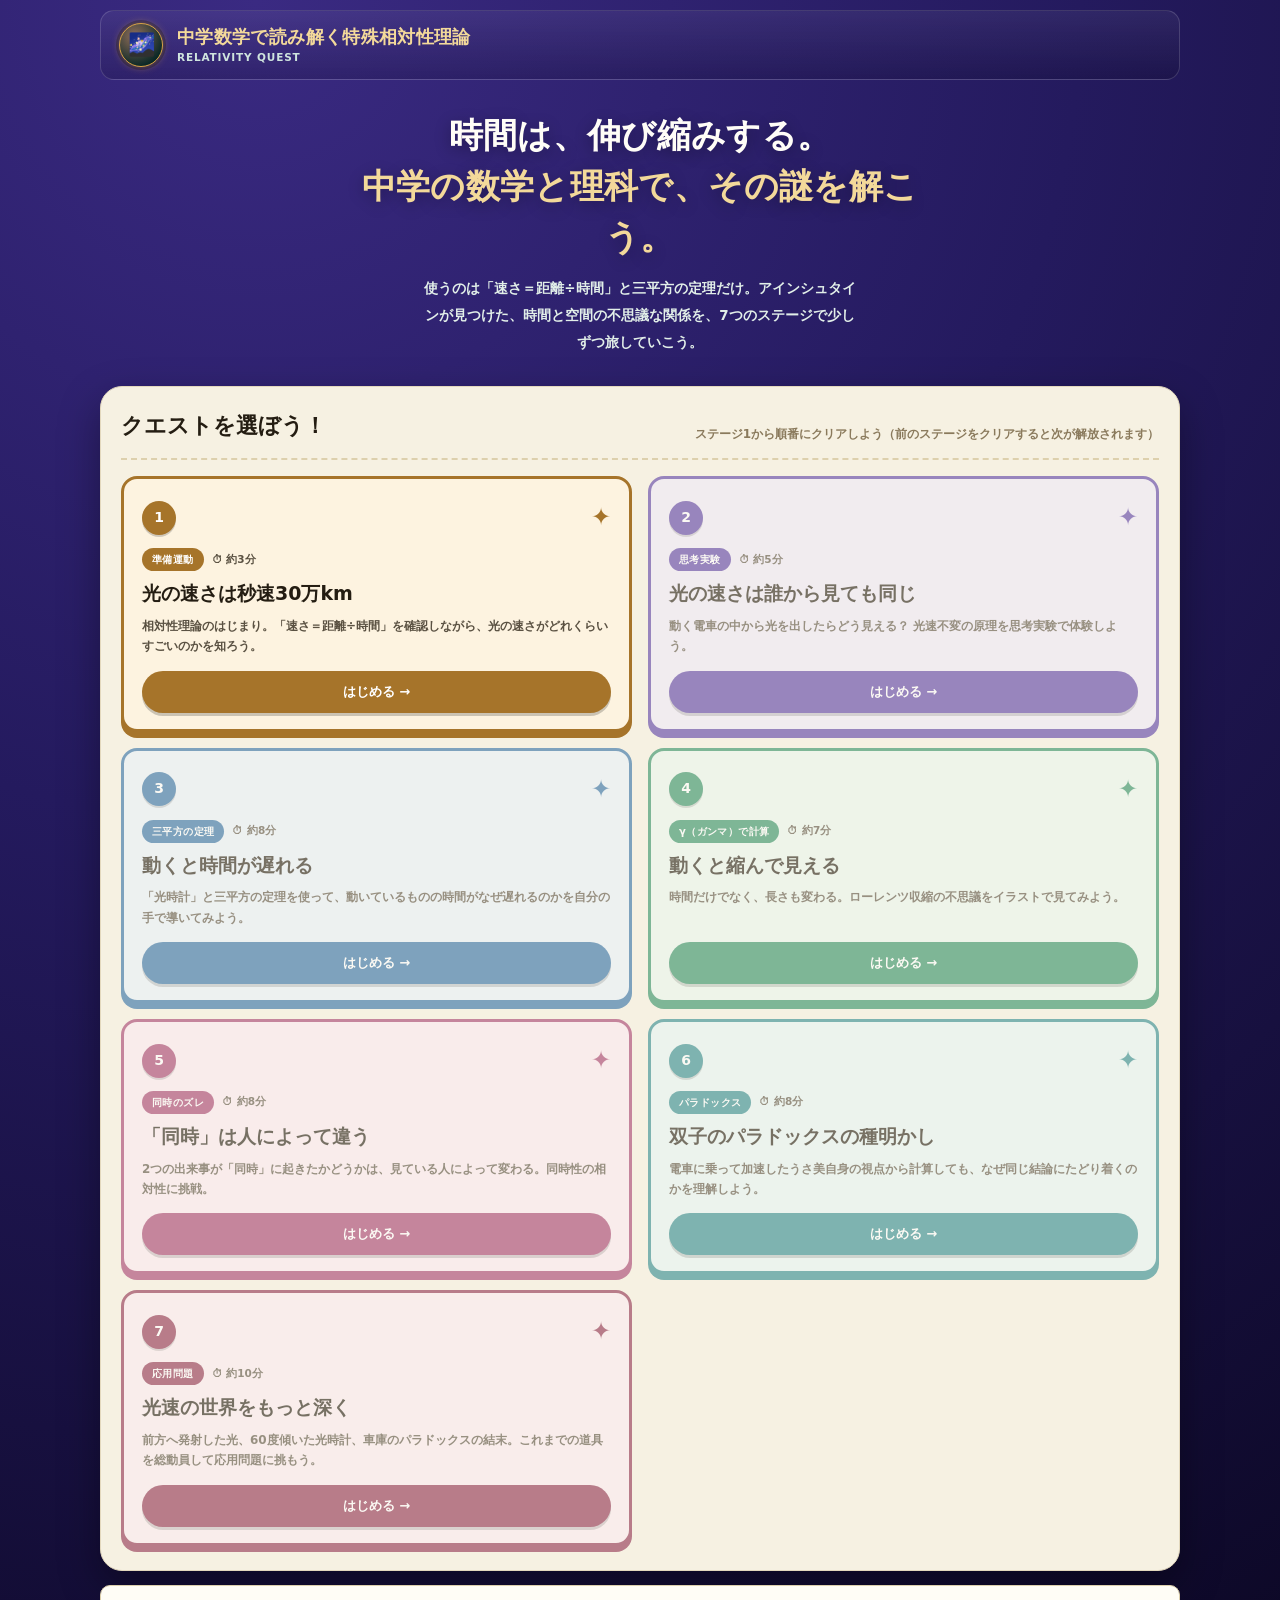
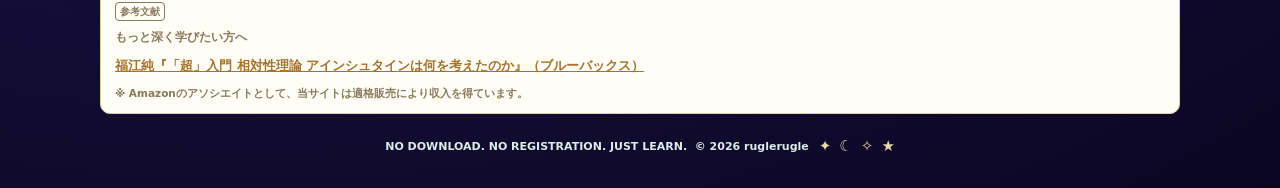
==== index.html @ d47de3b4 "feat: EXTRAステージを正式なSTAGE7に昇格 - extra.htmlをstage7.htmlにリネームし、旧URLにはリダイレクトページを設置 - stage6の最後にうさ美の問題提起（" ====
<!DOCTYPE html>
<html lang="ja">
<head>
<meta charset="UTF-8">
<meta name="viewport" content="width=device-width, initial-scale=1.0">
<meta name="theme-color" content="#241a5e">
<!-- Google tag (gtag.js) -->
<script async src="https://www.googletagmanager.com/gtag/js?id=G-9RTQCP2HXM"></script>
<script>
  window.dataLayer = window.dataLayer || [];
  function gtag(){dataLayer.push(arguments);}
  gtag('js', new Date());
  gtag('config', 'G-9RTQCP2HXM');
</script>
<title>中学数学で読み解く特殊相対性理論 ― 全7ステージの無料学習ゲーム</title>
<meta name="description" content="中学数学・理科の知識だけで、アインシュタインの特殊相対性理論を7つのステージで学べる無料の学習サイト。時間の遅れ・ローレンツ収縮・双子のパラドックスまで、ねこ博士とうさ美が案内します。">
<link rel="canonical" href="https://ruglerugle.github.io/relativity-quest/">
<meta property="og:type" content="website">
<meta property="og:site_name" content="中学数学で読み解く特殊相対性理論">
<meta property="og:locale" content="ja_JP">
<meta property="og:title" content="中学数学で読み解く特殊相対性理論 ― 全7ステージの無料学習ゲーム">
<meta property="og:description" content="中学数学・理科の知識だけで、特殊相対性理論を7つのステージで学べる無料の学習サイト。">
<meta property="og:url" content="https://ruglerugle.github.io/relativity-quest/">
<meta property="og:image" content="https://ruglerugle.github.io/relativity-quest/images/ogp.png">
<meta name="twitter:card" content="summary_large_image">
<link rel="icon" type="image/png" href="images/favicon.png">
<link rel="stylesheet" href="design-system.css">
</head>
<body>
<div class="shell">
  <nav class="topbar" aria-label="サイト情報">
    <span class="brand-badge" aria-hidden="true">🌌</span>
    <span class="brand-copy">
      <strong>中学数学で読み解く特殊相対性理論</strong>
      <small>RELATIVITY QUEST</small>
    </span>
  </nav>

  <header class="hero">
    <div class="hero-copy">
      <h1><span class="line">時間は、伸び縮みする。</span><span class="line accent">中学の数学と理科で、その謎を解こう。</span></h1>
      <p>使うのは「速さ＝距離÷時間」と<span class="nowrap">三平方の定理</span>だけ。アインシュタインが見つけた、時間と空間の不思議な関係を、7つのステージで少しずつ旅していこう。</p>
    </div>
  </header>

  <main>
    <section class="board" aria-labelledby="quest-heading">
      <div class="board-head">
        <div><h2 id="quest-heading">クエストを選ぼう！</h2></div>
        <p>ステージ1から順番にクリアしよう（前のステージをクリアすると次が解放されます）</p>
      </div>

      <div class="quest-grid">
        <a class="quest-card" href="stage1.html" data-stage="1" style="--accent:#a6742a;--accent-bg:#fdf3e0">
          <div class="q-top"><span class="q-num">1</span><span class="q-suit" aria-hidden="true">✦</span></div>
          <div class="q-meta"><span class="q-tag">準備運動</span><span class="q-time">⏱ 約3分</span></div>
          <div class="q-title">光の速さは秒速30万km</div>
          <p class="q-desc">相対性理論のはじまり。「速さ＝距離÷時間」を確認しながら、光の速さがどれくらいすごいのかを知ろう。</p>
          <span class="q-cta">はじめる →</span>
        </a>

        <a class="quest-card" href="stage2.html" data-stage="2" style="--accent:#5b3fa6;--accent-bg:#efe9f9">
          <div class="q-top"><span class="q-num">2</span><span class="q-suit" aria-hidden="true">✦</span></div>
          <div class="q-meta"><span class="q-tag">思考実験</span><span class="q-time">⏱ 約5分</span></div>
          <div class="q-title">光の速さは誰から見ても同じ</div>
          <p class="q-desc">動く電車の中から光を出したらどう見える？ 光速不変の原理を思考実験で体験しよう。</p>
          <span class="q-cta">はじめる →</span>
        </a>

        <a class="quest-card" href="stage3.html" data-stage="3" style="--accent:#2f6fa6;--accent-bg:#e8f1fa">
          <div class="q-top"><span class="q-num">3</span><span class="q-suit" aria-hidden="true">✦</span></div>
          <div class="q-meta"><span class="q-tag">三平方の定理</span><span class="q-time">⏱ 約8分</span></div>
          <div class="q-title">動くと時間が遅れる</div>
          <p class="q-desc">「光時計」と三平方の定理を使って、動いているものの時間がなぜ遅れるのかを自分の手で導いてみよう。</p>
          <span class="q-cta">はじめる →</span>
        </a>

        <a class="quest-card" href="stage4.html" data-stage="4" style="--accent:#2f8f65;--accent-bg:#eaf7ef">
          <div class="q-top"><span class="q-num">4</span><span class="q-suit" aria-hidden="true">✦</span></div>
          <div class="q-meta"><span class="q-tag">γ（ガンマ）で計算</span><span class="q-time">⏱ 約7分</span></div>
          <div class="q-title">動くと縮んで見える</div>
          <p class="q-desc">時間だけでなく、長さも変わる。ローレンツ収縮の不思議をイラストで見てみよう。</p>
          <span class="q-cta">はじめる →</span>
        </a>

        <a class="quest-card" href="stage5.html" data-stage="5" style="--accent:#a63f6f;--accent-bg:#fbe9f1">
          <div class="q-top"><span class="q-num">5</span><span class="q-suit" aria-hidden="true">✦</span></div>
          <div class="q-meta"><span class="q-tag">同時のズレ</span><span class="q-time">⏱ 約8分</span></div>
          <div class="q-title">「同時」は人によって違う</div>
          <p class="q-desc">2つの出来事が「同時」に起きたかどうかは、見ている人によって変わる。同時性の相対性に挑戦。</p>
          <span class="q-cta">はじめる →</span>
        </a>

        <a class="quest-card" href="stage6.html" data-stage="6" style="--accent:#2f8a8f;--accent-bg:#e6f5f5">
          <div class="q-top"><span class="q-num">6</span><span class="q-suit" aria-hidden="true">✦</span></div>
          <div class="q-meta"><span class="q-tag">パラドックス</span><span class="q-time">⏱ 約8分</span></div>
          <div class="q-title">双子のパラドックスの種明かし</div>
          <p class="q-desc">電車に乗って加速したうさ美自身の視点から計算しても、なぜ同じ結論にたどり着くのかを理解しよう。</p>
          <span class="q-cta">はじめる →</span>
        </a>

        <a class="quest-card" href="stage7.html" data-stage="7" style="--accent:#8f2f4f;--accent-bg:#fbecf1">
          <div class="q-top"><span class="q-num">7</span><span class="q-suit" aria-hidden="true">✦</span></div>
          <div class="q-meta"><span class="q-tag">応用問題</span><span class="q-time">⏱ 約10分</span></div>
          <div class="q-title">光速の世界をもっと深く</div>
          <p class="q-desc">前方へ発射した光、60度傾いた光時計、車庫のパラドックスの結末。これまでの道具を総動員して応用問題に挑もう。</p>
          <span class="q-cta">はじめる →</span>
        </a>

      </div>
    </section>

    <div id="book-recommend"></div>
  </main>

  <footer>
    <p>NO DOWNLOAD. NO REGISTRATION. JUST LEARN. &nbsp;© <span id="year"></span> ruglerugle</p>
    <div class="footer-suits" aria-hidden="true"><span>✦</span><span>☾</span><span>✧</span><span>★</span></div>
  </footer>
</div>

<script>
  document.getElementById("year").textContent = new Date().getFullYear();
</script>
<script src="js/progress.js"></script>
<script>RQ.initCoverPage();</script>
</body>
</html>
---- design-system.css ----
/* ============================================================
   QUEST TEMPLATE — design system
   フェルト×クリーム紙×ゴールドを基調にした、学習クエスト系サイトの
   見た目だけを抜き出した共通デザインシステム。
   クイズ判定・進捗管理・ダイアログ内容などのロジックは含まない。
   色を変えたいときは :root の変数だけ差し替えればOK。
   ============================================================ */

*,*::before,*::after{box-sizing:border-box;margin:0;padding:0}
html{-webkit-text-size-adjust:100%;text-size-adjust:100%;scroll-behavior:smooth}
html,body{max-width:100vw;overflow-x:hidden}

:root{
  /* ベース配色（宇宙・時空カラー：紺×紫×ゴールドの星）。差し替えればテーマが丸ごと変わる */
  --bg1:#241a5e;--bg2:#3a2a82;--bg3:#0a0620;
  --paper:#f6f1e2;--paper2:#fffdf6;--ink:#241d12;--muted:#8a7a5c;--line:#ddd0ad;
  --gold:#d9a441;--gold-dark:#a6742a;--gold-light:#f3d99a;
  --felt:#3d2a8c;--felt-dark:#170f42;
  --ok:#2f9e5c;--ok-bg:#e6f5ec;--ok-bd:#8fd1ab;
  --ng:#c8433f;--ng-bg:#fbe9e8;--ng-bd:#e79a97;
  --shadow:0 16px 40px rgba(0,0,0,.35);
  --r:10px;--r-lg:16px;
  --f:system-ui,-apple-system,"Hiragino Sans","Yu Gothic",sans-serif;
}

body{
  font-family:var(--f);color:var(--ink);font-weight:600;min-height:100vh;line-height:1.7;
  background:radial-gradient(circle at 20% 0%,var(--bg2) 0,var(--bg1) 40%,var(--bg3) 100%);
}
a{color:inherit}
button,a{-webkit-tap-highlight-color:transparent}

/* ==========================================================
   1. ページ共通シェル（内側ページ：ヘッダー＋サイドバー＋メイン）
   ========================================================== */
.app-shell{min-height:100vh;display:flex;flex-direction:column;gap:12px;padding:10px 12px 24px}

/* ヘッダー */
.game-header{display:flex;align-items:center;gap:18px;flex-wrap:wrap;color:#fff;padding:10px 16px;
  background:linear-gradient(180deg,rgba(255,255,255,.06),rgba(0,0,0,.14));border-radius:12px;border:1px solid rgba(255,255,255,.15)}
.brand{display:flex;flex-direction:column;gap:2px;min-width:220px}
/* brand-title の中にホームバッジ(アイコン)を入れると、それ自体がトップへ戻るボタンになる */
.brand-title{display:flex;align-items:center;gap:9px;font-size:22px;font-weight:950;letter-spacing:.02em;color:var(--gold);text-shadow:0 2px 0 rgba(0,0,0,.4)}
.brand-sub{font-size:12.5px;font-weight:800;color:#d9ece7}
.head-progress-wrap{flex:1;min-width:160px;display:flex;flex-direction:column;gap:4px}
.head-progress-label{font-size:11.5px;color:#cfe4de;font-weight:800}
.head-progress{height:14px;background:rgba(255,255,255,.18);border-radius:999px;overflow:hidden;box-shadow:inset 0 2px 4px rgba(0,0,0,.3)}
.head-progress-fill{height:100%;width:0;background:linear-gradient(90deg,#f3c47a,var(--gold-dark));border-radius:999px;transition:width .4s}
.head-reset{padding:9px 14px;border:1.5px solid rgba(255,255,255,.55);border-radius:8px;background:rgba(0,0,0,.2);color:#fff;font-size:12.5px;font-weight:800;cursor:pointer;white-space:nowrap}
.head-reset:hover{background:rgba(255,255,255,.12)}
a.head-reset{text-decoration:none;display:inline-flex;align-items:center}
/* 円形バッジ（ブランドアイコン兼トップへ戻るボタン） */
.head-reset.home-badge{width:38px;height:38px;padding:0;border-radius:50%;justify-content:center;background:radial-gradient(circle at 35% 30%, rgba(217,164,65,.5), rgba(10,40,38,1) 75%);border:1.5px solid var(--gold);box-shadow:0 0 0 3px rgba(0,0,0,.25),0 0 10px -2px var(--gold);font-size:18px}
.head-reset.home-badge:hover{box-shadow:0 0 0 3px rgba(0,0,0,.25),0 0 16px 0 var(--gold);background:rgba(0,0,0,.12);transform:translateY(-2px) scale(1.07)}
.header-actions{display:flex;align-items:center;gap:10px;margin-left:auto;flex-shrink:0}

/* レイアウト（サイドバー折りたたみ対応のオフキャンバス方式） */
.game-layout{display:grid;grid-template-columns:230px minmax(0,1fr);gap:14px;align-items:start;transition:grid-template-columns .25s ease}
.side-backdrop{display:none}

/* サイドバー */
.side-panel{background:linear-gradient(180deg,rgba(17,107,70,.92),rgba(5,32,21,.95));border:1px solid rgba(255,255,255,.16);
  border-radius:12px;box-shadow:var(--shadow);overflow:hidden;position:sticky;top:10px;transition:width .25s ease}
.side-head{padding:12px 14px;font-size:13px;font-weight:900;color:#eaf6f2;border-bottom:1px solid rgba(255,255,255,.14);
  display:flex;align-items:center;gap:8px;min-height:20px}
.side-head-text{white-space:nowrap}
.side-toggle{width:32px;height:28px;border:1px solid rgba(255,255,255,.28);border-radius:7px;background:rgba(255,255,255,.10);
  color:#eaf6f2;font-weight:950;font-size:16px;cursor:pointer;line-height:1;flex-shrink:0}
.side-list{display:flex;flex-direction:column}
.side-item{display:flex;align-items:center;gap:10px;padding:11px 14px;border-bottom:1px solid rgba(255,255,255,.09);
  color:#c8ded7;cursor:pointer;user-select:none;touch-action:manipulation;min-width:0}
.side-item:hover{background:rgba(255,255,255,.06)}
.side-item.active{background:rgba(217,164,65,.2);box-shadow:inset 3px 0 0 var(--gold)}
.side-item.locked{opacity:.45;cursor:not-allowed}
.side-icon{font-size:16px;width:20px;text-align:center;flex-shrink:0}
.side-text{min-width:0}
.side-main{font-size:12.5px;font-weight:900;line-height:1.3;color:#fff;white-space:nowrap;overflow:hidden;text-overflow:ellipsis}
.side-sub{font-size:10.5px;color:#a9c7be;margin-top:1px;white-space:nowrap;overflow:hidden;text-overflow:ellipsis}

.app-shell.side-collapsed .game-layout{grid-template-columns:64px minmax(0,1fr)}
.app-shell.side-collapsed .side-panel{width:64px}
.app-shell.side-collapsed .side-head{justify-content:center;padding:8px 6px}
.app-shell.side-collapsed .side-head-text{display:none}
.app-shell.side-collapsed .side-item{justify-content:center;padding:11px 6px}
.app-shell.side-collapsed .side-item .side-text{display:none}

@media(min-width:901px){
  .app-shell.side-collapsed .game-layout{grid-template-columns:230px minmax(0,1fr) !important}
  .app-shell.side-collapsed .side-panel{width:auto !important}
  .app-shell.side-collapsed .side-head{justify-content:space-between !important;padding:12px 14px !important}
  .app-shell.side-collapsed .side-head-text{display:block !important}
  .app-shell.side-collapsed .side-item{justify-content:flex-start !important;padding:11px 14px !important}
  .app-shell.side-collapsed .side-item .side-text{display:block !important}
}
@media(max-width:900px){
  .game-layout{grid-template-columns:64px minmax(0,1fr);gap:8px}
  .app-shell:not(.side-collapsed) .game-layout{grid-template-columns:210px minmax(0,1fr)}
  .side-panel{position:sticky;top:8px}
}
@media(max-width:700px){
  .game-layout{grid-template-columns:1fr}
  .app-shell.side-collapsed .game-layout,
  .app-shell:not(.side-collapsed) .game-layout{grid-template-columns:1fr}
  .side-panel{position:fixed;top:0;left:0;width:min(82vw,300px);height:100vh;height:100dvh;
    border-radius:0;transform:translateX(-100%);transition:transform .25s ease;
    box-shadow:10px 0 30px rgba(0,0,0,.45);overflow-y:auto;z-index:80}
  .app-shell.side-collapsed .side-panel{transform:translateX(-100%)}
  .app-shell:not(.side-collapsed) .side-panel{transform:translateX(0)}
  .side-backdrop{display:none;position:fixed;inset:0;background:rgba(6,12,18,.55);z-index:70}
  .app-shell:not(.side-collapsed) .side-backdrop{display:block}
  .game-header{padding:8px 12px}
}

/* メインエリア */
.main-area{background:var(--paper);border:1px solid #e3d8bd;border-radius:12px;padding:18px 18px 20px;box-shadow:var(--shadow);min-height:520px}
.chapter-head{margin-bottom:12px}
.chapter-badge{display:inline-block;background:linear-gradient(#e8c07f,var(--gold-dark));color:#3a2705;border-radius:7px;
  padding:4px 11px;font-size:12px;font-weight:950;letter-spacing:.02em;margin-right:8px;box-shadow:0 2px 0 rgba(0,0,0,.15)}
.chapter-title{display:inline;font-size:20px;font-weight:950;color:#1c2f2b}
.chapter-sub{font-size:13px;color:var(--muted);margin-top:4px;font-weight:700}

/* ==========================================================
   2. キャラクター対話（吹き出し）
   .dialog-avatar.mentor / .dialog-avatar.student で色分け。
   画像を使う場合は中に <img> を入れる（object-fit:contain）。
   ========================================================== */
.dialogue-scene{display:flex;flex-direction:column;gap:8px;margin:14px 0 16px}
.dialog-row{display:grid;grid-template-columns:88px minmax(0,1fr);gap:12px;align-items:stretch;border:1px solid var(--line);background:var(--paper2);border-radius:10px;padding:10px 12px;box-shadow:0 2px 0 rgba(0,0,0,.04)}
.dialog-row.right{grid-template-columns:minmax(0,1fr) 88px}
.dialog-row.right .dialog-character{order:2}
.dialog-row.right .dialog-bubble{order:1}
.dialog-character{display:flex;flex-direction:column;align-items:center;justify-content:center;gap:0;min-width:0}
.dialog-avatar{position:relative;z-index:1;width:75px;height:96px;border-radius:10px;display:flex;align-items:center;justify-content:center;font-size:34px;box-shadow:0 3px 6px rgba(0,0,0,.18);flex-shrink:0;overflow:hidden}
.dialog-avatar.mentor{background:linear-gradient(#fde3d6,#f7c2a4)}
.dialog-avatar.student{background:linear-gradient(#dcefe9,#b9dcd0)}
.dialog-avatar img{width:100%;height:100%;object-fit:contain}
.dialog-name{position:relative;z-index:2;margin-top:-8px;padding:3px 10px;border-radius:7px;color:#fff;font-weight:900;font-size:11px;line-height:1.2;box-shadow:0 2px 0 rgba(0,0,0,.16);white-space:nowrap;text-align:center}
.dialog-name.mentor{background:linear-gradient(#f0b868,#c19a3a)}
.dialog-name.student{background:linear-gradient(#5cc2ab,#2f8f78)}
.dialog-bubble{position:relative;align-self:center;background:var(--paper);border:1px solid var(--line);border-radius:12px;padding:11px 14px;color:var(--ink);font-size:14.5px;line-height:1.75;font-weight:700;min-height:56px;display:flex;flex-direction:column;justify-content:center}
.dialog-bubble::before{content:"";position:absolute;left:-10px;top:50%;transform:translateY(-50%);width:0;height:0;border-top:8px solid transparent;border-bottom:8px solid transparent;border-right:10px solid var(--line)}
.dialog-bubble::after{content:"";position:absolute;left:-8px;top:50%;transform:translateY(-50%);width:0;height:0;border-top:7px solid transparent;border-bottom:7px solid transparent;border-right:9px solid var(--paper)}
.dialog-row.right .dialog-bubble::before{left:auto;right:-10px;border-right:0;border-left:10px solid var(--line)}
.dialog-row.right .dialog-bubble::after{left:auto;right:-8px;border-right:0;border-left:9px solid var(--paper)}
@media (max-width:700px){
  .dialog-row,.dialog-row.right{grid-template-columns:70px minmax(0,1fr);padding:8px;gap:8px}
  .dialog-row.right .dialog-character{order:0}
  .dialog-row.right .dialog-bubble{order:1}
  .dialog-avatar{width:59px;height:76px;font-size:27px}
  .dialog-name{font-size:9.5px;padding:3px 7px;margin-top:-6px}
  .dialog-bubble{font-size:14px;padding:9px 11px;min-height:0}
  .dialog-row.right .dialog-bubble::before{left:-10px;right:auto;border-left:0;border-right:10px solid var(--line)}
  .dialog-row.right .dialog-bubble::after{left:-8px;right:auto;border-left:0;border-right:9px solid var(--paper)}
}

/* ==========================================================
   3. ミッションボックス／ボタン／選択肢（クイズの見た目のみ。判定ロジックは含まない）
   ========================================================== */
.mission-box{background:linear-gradient(180deg,#fff8e6,#fdefc9);border:1px solid #e3c877;border-radius:10px;padding:12px 14px;margin-bottom:14px}
.mission-label{font-size:11.5px;font-weight:950;color:#8a6614;margin-bottom:3px}
.mission-text{font-size:13.5px;color:#3a2c08;font-weight:700;line-height:1.6}
.mission-status{display:inline-block;margin-top:8px;padding:3px 11px;border-radius:999px;font-size:11.5px;font-weight:900;
  background:#eee1bd;color:#8a6614}
.mission-status.ok{background:var(--ok-bg);color:var(--ok);border:1px solid var(--ok-bd)}

/* ステージクリア演出・クリアバッジ */
.stage-clear-banner{margin:18px 0 4px;text-align:center;font-size:24px;font-weight:950;color:var(--gold-dark);letter-spacing:.04em;animation:clear-pop .5s cubic-bezier(.2,1.6,.4,1)}
@keyframes clear-pop{0%{transform:scale(.3);opacity:0}100%{transform:scale(1);opacity:1}}
.quest-card.cleared::after{content:"🏅";position:absolute;top:-12px;right:-8px;font-size:26px;filter:drop-shadow(0 2px 3px rgba(0,0,0,.3))}
@media (prefers-reduced-motion:reduce){.stage-clear-banner{animation:none}}

.stage-nav{display:flex;justify-content:flex-end;gap:10px;margin-top:18px;flex-wrap:wrap}
.btn{border:1px solid #c9bda0;background:#fff;border-radius:8px;padding:.65rem 1.2rem;font-size:13.5px;cursor:pointer;
  color:var(--ink);font-family:var(--f);font-weight:800;touch-action:manipulation;-webkit-tap-highlight-color:transparent}
.btn:hover{background:#f4efe0}
.btn:disabled{opacity:.4;cursor:not-allowed}
a.btn{text-decoration:none;display:inline-flex;align-items:center}
.btn-primary{background:linear-gradient(#d9a441,#a6742a);border-color:#8f5518;color:#fff;box-shadow:0 3px 0 #6f430f}
.btn-primary:hover{opacity:.92;background:linear-gradient(#d9a441,#a6742a)}
.btn-primary:disabled{opacity:.4;cursor:not-allowed;box-shadow:none}

.choice-list{display:flex;flex-wrap:wrap;gap:8px;margin-top:10px}
.choice-btn{border:1.5px solid #b6c9c2;background:#fff;border-radius:8px;padding:.55rem 1rem;font-size:14px;font-weight:800;
  cursor:pointer;color:#20463d;touch-action:manipulation;text-align:left}
.choice-btn:hover{background:#eef7f3}
.choice-btn.choice-ok{background:var(--ok-bg);border-color:var(--ok-bd);color:var(--ok)}
.choice-btn.choice-ng{background:var(--ng-bg);border-color:var(--ng-bd);color:var(--ng)}
/* 色だけに頼らない正誤表示（色覚特性への配慮） */
.choice-btn.choice-ok::before{content:"✓ "}
.choice-btn.choice-ng::before{content:"✗ "}
/* スクリーンリーダー専用テキスト */
.sr-only{position:absolute;width:1px;height:1px;padding:0;margin:-1px;overflow:hidden;clip:rect(0 0 0 0);white-space:nowrap;border:0}
.quiz-q{font-size:14.5px;font-weight:850;color:#1c2f2b;margin-top:4px}
.quiz-head{font-size:14px;font-weight:950;color:#1c2f2b;margin:18px 0 10px;padding-top:10px;border-top:1px dashed var(--line)}
.quiz-card{background:linear-gradient(180deg,#fff,var(--paper2));border:1px solid var(--line);border-radius:10px;padding:12px 14px;margin-bottom:10px}
.quiz-explain{margin-top:9px;font-size:13.5px;line-height:1.6;color:#3a2c08;background:#fff8e6;border:1px solid #e3c877;border-radius:8px;padding:8px 10px}

/* ==========================================================
   4.5 SVG図解ボックス（relativity-quest 独自拡張）
   ========================================================== */
.diagram-box{background:var(--paper2);border:1px solid var(--line);border-radius:12px;padding:14px;margin:16px 0;text-align:center}
.diagram-box svg{max-width:min(100%,460px);height:auto}
.diagram-caption{font-size:12.5px;color:var(--muted);margin-top:8px;font-weight:700;line-height:1.6}
.formula-box{background:#fff8e6;border:1px solid #e3c877;border-radius:10px;padding:12px 16px;margin:12px 0;font-size:14px;line-height:2.1;color:#3a2c08;font-weight:700;overflow-x:auto}
.formula-box .step{display:block}

/* ==========================================================
   5. 終了画面／外部リンク案内
   ========================================================== */
#book-recommend{margin-top:14px;background:var(--paper2);border:1px solid var(--line);border-radius:10px;padding:10px 14px;box-shadow:0 2px 0 rgba(0,0,0,.04)}
#book-recommend:empty{display:none}
.book-recommend-label{display:inline-block;font-size:10px;font-weight:900;color:var(--muted);border:1px solid var(--muted);border-radius:4px;padding:0 4px;margin:0 0 6px}
.book-recommend-body{display:flex;align-items:center;gap:12px}
.book-recommend-lead{font-size:12px;color:var(--muted);margin:0 0 4px;font-weight:700}
#book-recommend a{font-size:13px;color:var(--gold-dark);font-weight:900;text-decoration:underline}
.book-recommend-note{margin-top:7px;font-size:10.5px;color:var(--muted);font-weight:700}

.recap-list{display:flex;flex-direction:column;gap:10px;margin:4px 0 8px}
.recap-item{display:flex;align-items:flex-start;gap:12px;padding:12px 14px;background:var(--paper2);border:1px solid var(--line);border-radius:10px}
.recap-num{flex-shrink:0;width:26px;height:26px;border-radius:50%;background:linear-gradient(#d9a441,#a6742a);color:#fff;font-weight:900;font-size:12px;display:flex;align-items:center;justify-content:center;margin-top:1px}
.recap-body{font-size:13px;line-height:1.7}
.recap-title{font-weight:900;color:var(--ink)}
.recap-desc{color:var(--muted);font-weight:700}
.complete-actions{display:flex;gap:12px;flex-wrap:wrap;justify-content:center;margin-top:20px}

/* ==========================================================
   6. トップ（ポータル）ページ：ヒーロー＋クエストカード
   ========================================================== */
.shell{width:min(1080px,calc(100% - 32px));margin:0 auto;padding:10px 0 28px}

.topbar{display:flex;align-items:center;gap:14px;flex-wrap:wrap;color:#fff;padding:12px 18px;margin-bottom:16px;
  background:linear-gradient(180deg,rgba(255,255,255,.06),rgba(0,0,0,.14));border-radius:14px;border:1px solid rgba(255,255,255,.15)}
.brand-badge{width:44px;height:44px;flex-shrink:0;border-radius:50%;display:flex;align-items:center;justify-content:center;font-size:22px;
  background:radial-gradient(circle at 35% 30%,rgba(217,164,65,.55),rgba(10,40,38,1) 75%);border:1.5px solid var(--gold);
  box-shadow:0 0 0 3px rgba(0,0,0,.25),0 0 10px -2px var(--gold)}
.brand-copy{display:flex;flex-direction:column;line-height:1.25}
.brand-copy strong{font-size:18px;font-weight:900;letter-spacing:.02em;color:var(--gold-light)}
.brand-copy small{margin-top:2px;font-size:10.5px;font-weight:800;letter-spacing:.08em;color:#cfe4de}

.hero{position:relative;display:flex;align-items:flex-end;justify-content:center;gap:18px;padding:14px 10px 10px;text-align:center}
.hero-mascot{width:104px;height:auto;flex-shrink:0;filter:drop-shadow(0 10px 14px rgba(0,0,0,.35))}
.hero-copy{max-width:560px}
.hero h1{color:#fffdf7;font-size:clamp(22px,4.6vw,34px);font-weight:900;line-height:1.5;letter-spacing:.01em;
  text-shadow:0 4px 16px rgba(0,0,0,.3)}
.hero h1 .line{display:block}
.hero h1 .accent{color:var(--gold-light)}
.hero p{max-width:440px;margin:12px auto 0;color:#e2efe9;font-size:13.5px;font-weight:700;line-height:2}
.nowrap{white-space:nowrap}

.board{margin-top:20px;padding:20px 20px 24px;background:var(--paper);border:1px solid #e3d8bd;border-radius:22px;box-shadow:var(--shadow)}
.board-head{display:flex;align-items:flex-end;justify-content:space-between;gap:16px;flex-wrap:wrap;margin-bottom:16px;
  padding-bottom:14px;border-bottom:2.5px dashed var(--line)}
.board-head h2{font-size:22px;font-weight:900;color:var(--ink)}
.board-head p{font-size:12px;font-weight:700;color:var(--muted)}

.quest-grid{display:grid;grid-template-columns:repeat(2,minmax(0,1fr));gap:16px}
.quest-card{
  --accent:var(--gold-dark);--accent-bg:#fdf6e6;
  position:relative;display:flex;flex-direction:column;gap:10px;padding:18px 18px 16px;
  border-radius:var(--r-lg);border:3px solid var(--accent);background:var(--accent-bg);
  color:var(--ink);text-decoration:none;box-shadow:0 6px 0 var(--accent);
  transition:transform .16s ease,box-shadow .16s ease;
}
.quest-card:hover,.quest-card:focus-visible{transform:translateY(-3px);box-shadow:0 9px 0 var(--accent);outline:none}
.quest-card:active{transform:translateY(3px);box-shadow:0 2px 0 var(--accent)}
.quest-card.locked{opacity:.6;cursor:default;box-shadow:0 6px 0 var(--accent)}
.quest-card.locked:hover{transform:none;box-shadow:0 6px 0 var(--accent)}

.q-top{display:flex;align-items:center;gap:10px}
.q-num{width:34px;height:34px;flex-shrink:0;border-radius:50%;display:flex;align-items:center;justify-content:center;
  background:var(--accent);color:#fff;font-weight:900;font-size:14px;box-shadow:0 2px 0 rgba(0,0,0,.18)}
.q-suit{margin-left:auto;font-size:24px;color:var(--accent)}
.q-title{font-size:19px;font-weight:900;line-height:1.3}
.q-meta{display:flex;align-items:center;gap:8px;flex-wrap:wrap}
.q-tag{display:inline-block;width:fit-content;padding:3px 10px;border-radius:999px;background:var(--accent);color:#fff;
  font-size:10px;font-weight:900;letter-spacing:.04em}
.q-time{font-size:10.5px;font-weight:800;color:#5a5142}
.q-desc{font-size:12px;font-weight:700;color:#5a5142;line-height:1.7;flex:1}
.q-cta{margin-top:4px;display:inline-flex;align-items:center;justify-content:center;gap:6px;padding:10px 0;border-radius:999px;
  background:var(--accent);color:#fff;font-size:13px;font-weight:900;box-shadow:0 3px 0 rgba(0,0,0,.2)}

footer{margin-top:20px;display:flex;flex-wrap:wrap;align-items:center;justify-content:center;gap:10px;
  color:#dcebe5;font-size:11px;font-weight:700;text-align:center}
.footer-suits{display:flex;gap:8px;font-size:15px;color:#e6d7ae}

@media (max-width:780px){
  .hero-mascot{display:none}
  .hero h1{font-size:clamp(17px,5.6vw,32px)}
}
@media (max-width:760px){
  .quest-grid{grid-template-columns:1fr}
  .hero{gap:8px;padding-top:10px}
  .board{padding:16px 14px 18px;border-radius:18px}
}
@media (prefers-reduced-motion:reduce){
  html{scroll-behavior:auto}
  *,*::before,*::after{transition-duration:.01ms!important}
}
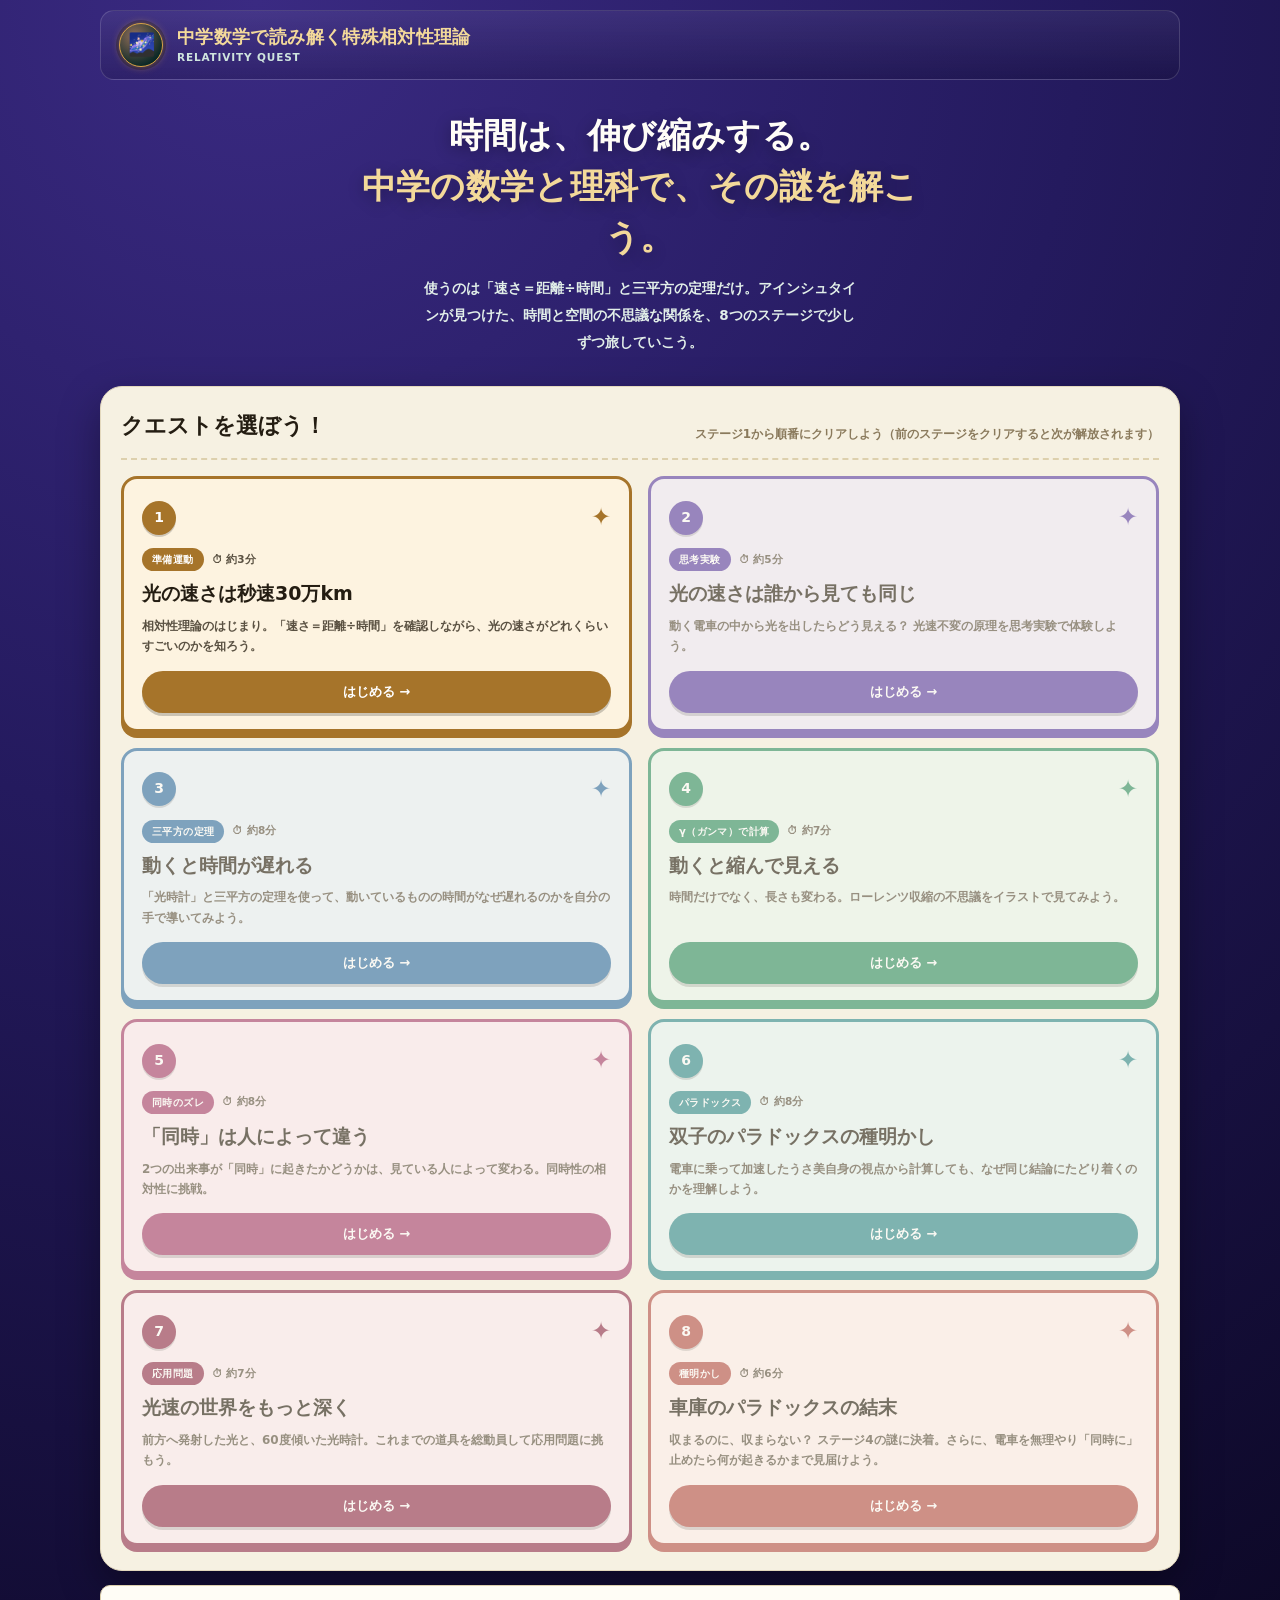
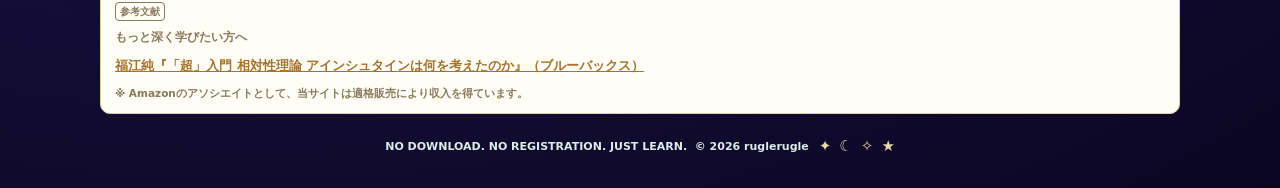
==== commit c3ea897a: "feat: 車庫のパラドックスをSTAGE8として分離 - stage7から車庫パラドックスの解決と急停止の話をstage8.htmlに移設 - stage7は前方への光と60度傾いた光時計に絞り、最" ====
--- a/index.html
+++ b/index.html
@@ -12,14 +12,14 @@
   gtag('js', new Date());
   gtag('config', 'G-9RTQCP2HXM');
 </script>
-<title>中学数学で読み解く特殊相対性理論 ― 全7ステージの無料学習ゲーム</title>
-<meta name="description" content="中学数学・理科の知識だけで、アインシュタインの特殊相対性理論を7つのステージで学べる無料の学習サイト。時間の遅れ・ローレンツ収縮・双子のパラドックスまで、ねこ博士とうさ美が案内します。">
+<title>中学数学で読み解く特殊相対性理論 ― 全8ステージの無料学習ゲーム</title>
+<meta name="description" content="中学数学・理科の知識だけで、アインシュタインの特殊相対性理論を8つのステージで学べる無料の学習サイト。時間の遅れ・ローレンツ収縮・双子のパラドックスまで、ねこ博士とうさ美が案内します。">
 <link rel="canonical" href="https://ruglerugle.github.io/relativity-quest/">
 <meta property="og:type" content="website">
 <meta property="og:site_name" content="中学数学で読み解く特殊相対性理論">
 <meta property="og:locale" content="ja_JP">
-<meta property="og:title" content="中学数学で読み解く特殊相対性理論 ― 全7ステージの無料学習ゲーム">
-<meta property="og:description" content="中学数学・理科の知識だけで、特殊相対性理論を7つのステージで学べる無料の学習サイト。">
+<meta property="og:title" content="中学数学で読み解く特殊相対性理論 ― 全8ステージの無料学習ゲーム">
+<meta property="og:description" content="中学数学・理科の知識だけで、特殊相対性理論を8つのステージで学べる無料の学習サイト。">
 <meta property="og:url" content="https://ruglerugle.github.io/relativity-quest/">
 <meta property="og:image" content="https://ruglerugle.github.io/relativity-quest/images/ogp.png">
 <meta name="twitter:card" content="summary_large_image">
@@ -39,7 +39,7 @@
   <header class="hero">
     <div class="hero-copy">
       <h1><span class="line">時間は、伸び縮みする。</span><span class="line accent">中学の数学と理科で、その謎を解こう。</span></h1>
-      <p>使うのは「速さ＝距離÷時間」と<span class="nowrap">三平方の定理</span>だけ。アインシュタインが見つけた、時間と空間の不思議な関係を、7つのステージで少しずつ旅していこう。</p>
+      <p>使うのは「速さ＝距離÷時間」と<span class="nowrap">三平方の定理</span>だけ。アインシュタインが見つけた、時間と空間の不思議な関係を、8つのステージで少しずつ旅していこう。</p>
     </div>
   </header>
 
@@ -101,9 +101,17 @@
 
         <a class="quest-card" href="stage7.html" data-stage="7" style="--accent:#8f2f4f;--accent-bg:#fbecf1">
           <div class="q-top"><span class="q-num">7</span><span class="q-suit" aria-hidden="true">✦</span></div>
-          <div class="q-meta"><span class="q-tag">応用問題</span><span class="q-time">⏱ 約10分</span></div>
+          <div class="q-meta"><span class="q-tag">応用問題</span><span class="q-time">⏱ 約7分</span></div>
           <div class="q-title">光速の世界をもっと深く</div>
-          <p class="q-desc">前方へ発射した光、60度傾いた光時計、車庫のパラドックスの結末。これまでの道具を総動員して応用問題に挑もう。</p>
+          <p class="q-desc">前方へ発射した光と、60度傾いた光時計。これまでの道具を総動員して応用問題に挑もう。</p>
+          <span class="q-cta">はじめる →</span>
+        </a>
+
+        <a class="quest-card" href="stage8.html" data-stage="8" style="--accent:#b5504a;--accent-bg:#fdefed">
+          <div class="q-top"><span class="q-num">8</span><span class="q-suit" aria-hidden="true">✦</span></div>
+          <div class="q-meta"><span class="q-tag">種明かし</span><span class="q-time">⏱ 約6分</span></div>
+          <div class="q-title">車庫のパラドックスの結末</div>
+          <p class="q-desc">収まるのに、収まらない？ ステージ4の謎に決着。さらに、電車を無理やり「同時に」止めたら何が起きるかまで見届けよう。</p>
           <span class="q-cta">はじめる →</span>
         </a>
 
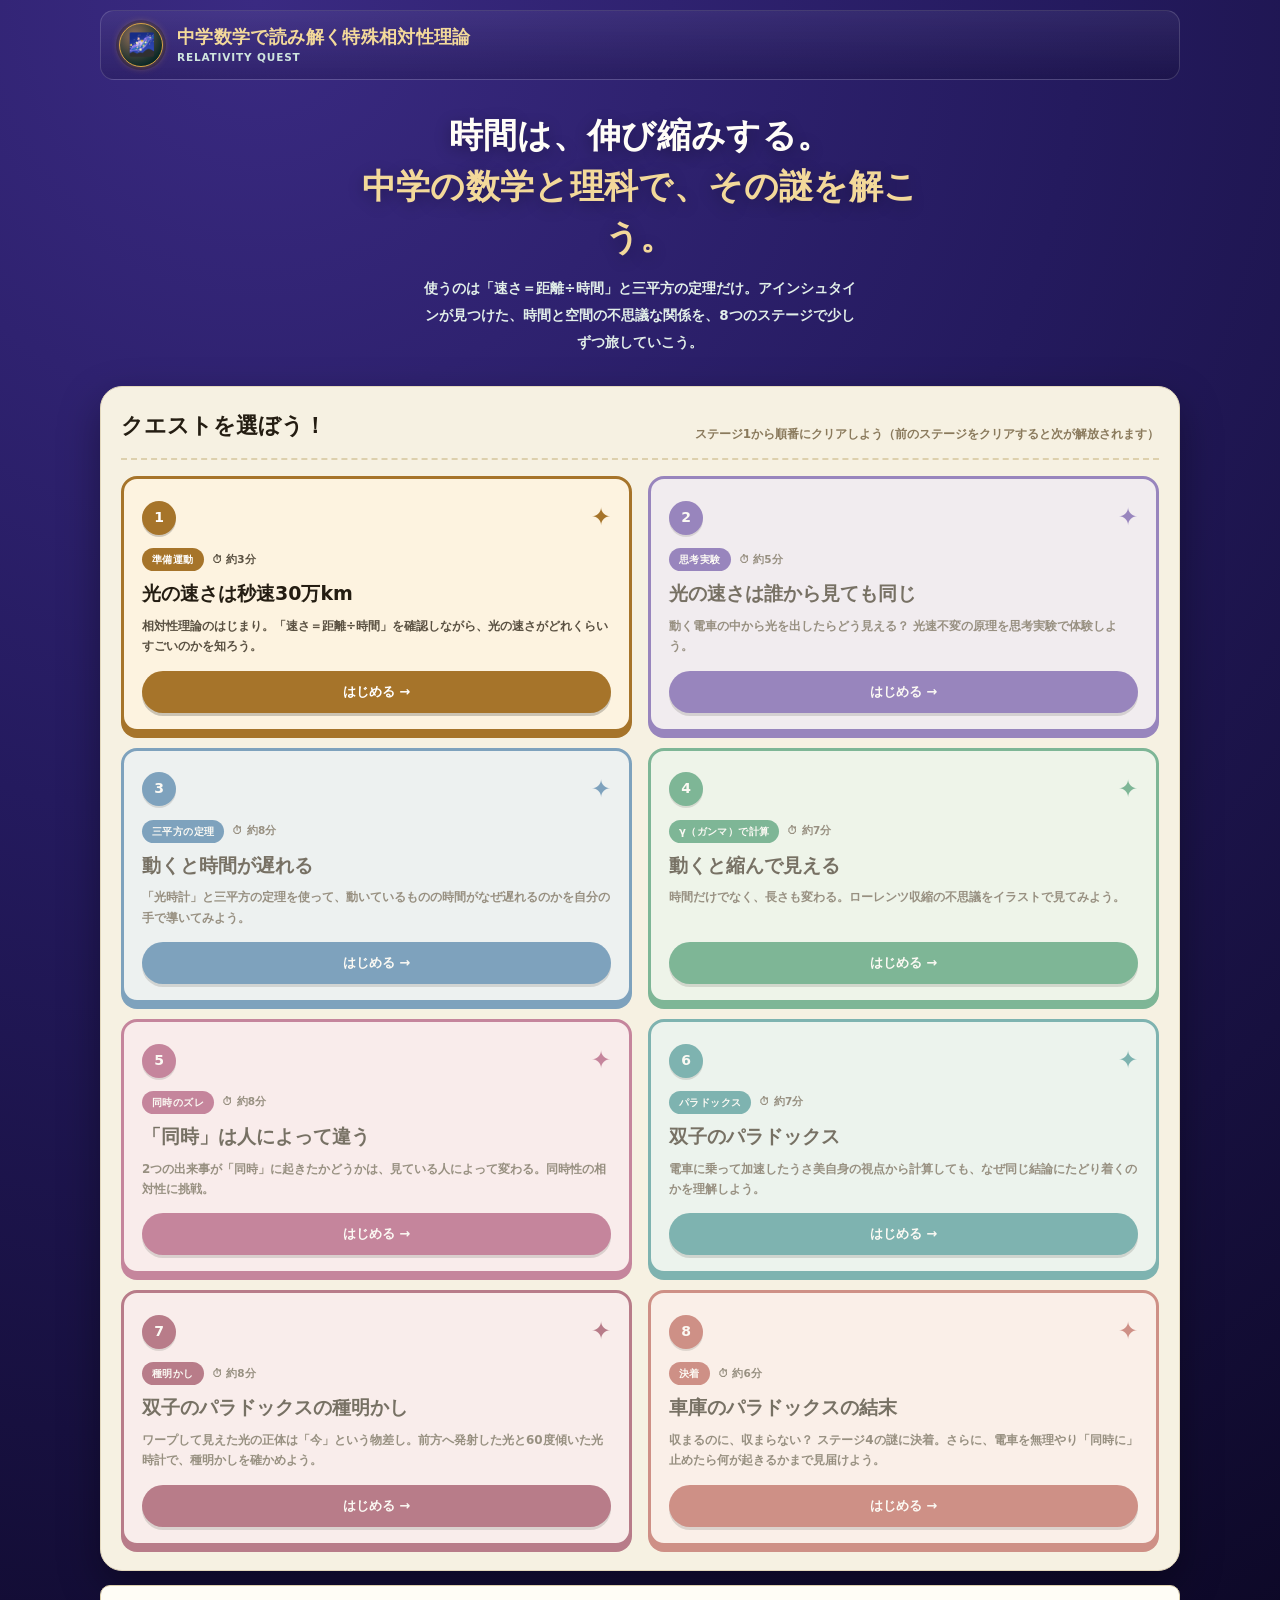
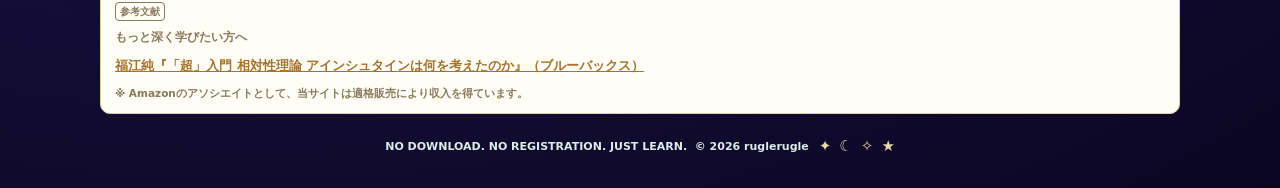
==== commit 8be273c3: "feat: stage6/7を「双子のパラドックス」「同・種明かし」に再構成 - stage6は「双子のパラドックス」：提示とジャンプの計算までに絞り、   うさ美のワープの疑問と博士の引きで締めるク" ====
--- a/index.html
+++ b/index.html
@@ -93,23 +93,23 @@
 
         <a class="quest-card" href="stage6.html" data-stage="6" style="--accent:#2f8a8f;--accent-bg:#e6f5f5">
           <div class="q-top"><span class="q-num">6</span><span class="q-suit" aria-hidden="true">✦</span></div>
-          <div class="q-meta"><span class="q-tag">パラドックス</span><span class="q-time">⏱ 約8分</span></div>
-          <div class="q-title">双子のパラドックスの種明かし</div>
+          <div class="q-meta"><span class="q-tag">パラドックス</span><span class="q-time">⏱ 約7分</span></div>
+          <div class="q-title">双子のパラドックス</div>
           <p class="q-desc">電車に乗って加速したうさ美自身の視点から計算しても、なぜ同じ結論にたどり着くのかを理解しよう。</p>
           <span class="q-cta">はじめる →</span>
         </a>
 
         <a class="quest-card" href="stage7.html" data-stage="7" style="--accent:#8f2f4f;--accent-bg:#fbecf1">
           <div class="q-top"><span class="q-num">7</span><span class="q-suit" aria-hidden="true">✦</span></div>
-          <div class="q-meta"><span class="q-tag">応用問題</span><span class="q-time">⏱ 約7分</span></div>
-          <div class="q-title">光速の世界をもっと深く</div>
-          <p class="q-desc">前方へ発射した光と、60度傾いた光時計。これまでの道具を総動員して応用問題に挑もう。</p>
+          <div class="q-meta"><span class="q-tag">種明かし</span><span class="q-time">⏱ 約8分</span></div>
+          <div class="q-title">双子のパラドックスの種明かし</div>
+          <p class="q-desc">ワープして見えた光の正体は「今」という物差し。前方へ発射した光と60度傾いた光時計で、種明かしを確かめよう。</p>
           <span class="q-cta">はじめる →</span>
         </a>
 
         <a class="quest-card" href="stage8.html" data-stage="8" style="--accent:#b5504a;--accent-bg:#fdefed">
           <div class="q-top"><span class="q-num">8</span><span class="q-suit" aria-hidden="true">✦</span></div>
-          <div class="q-meta"><span class="q-tag">種明かし</span><span class="q-time">⏱ 約6分</span></div>
+          <div class="q-meta"><span class="q-tag">決着</span><span class="q-time">⏱ 約6分</span></div>
           <div class="q-title">車庫のパラドックスの結末</div>
           <p class="q-desc">収まるのに、収まらない？ ステージ4の謎に決着。さらに、電車を無理やり「同時に」止めたら何が起きるかまで見届けよう。</p>
           <span class="q-cta">はじめる →</span>
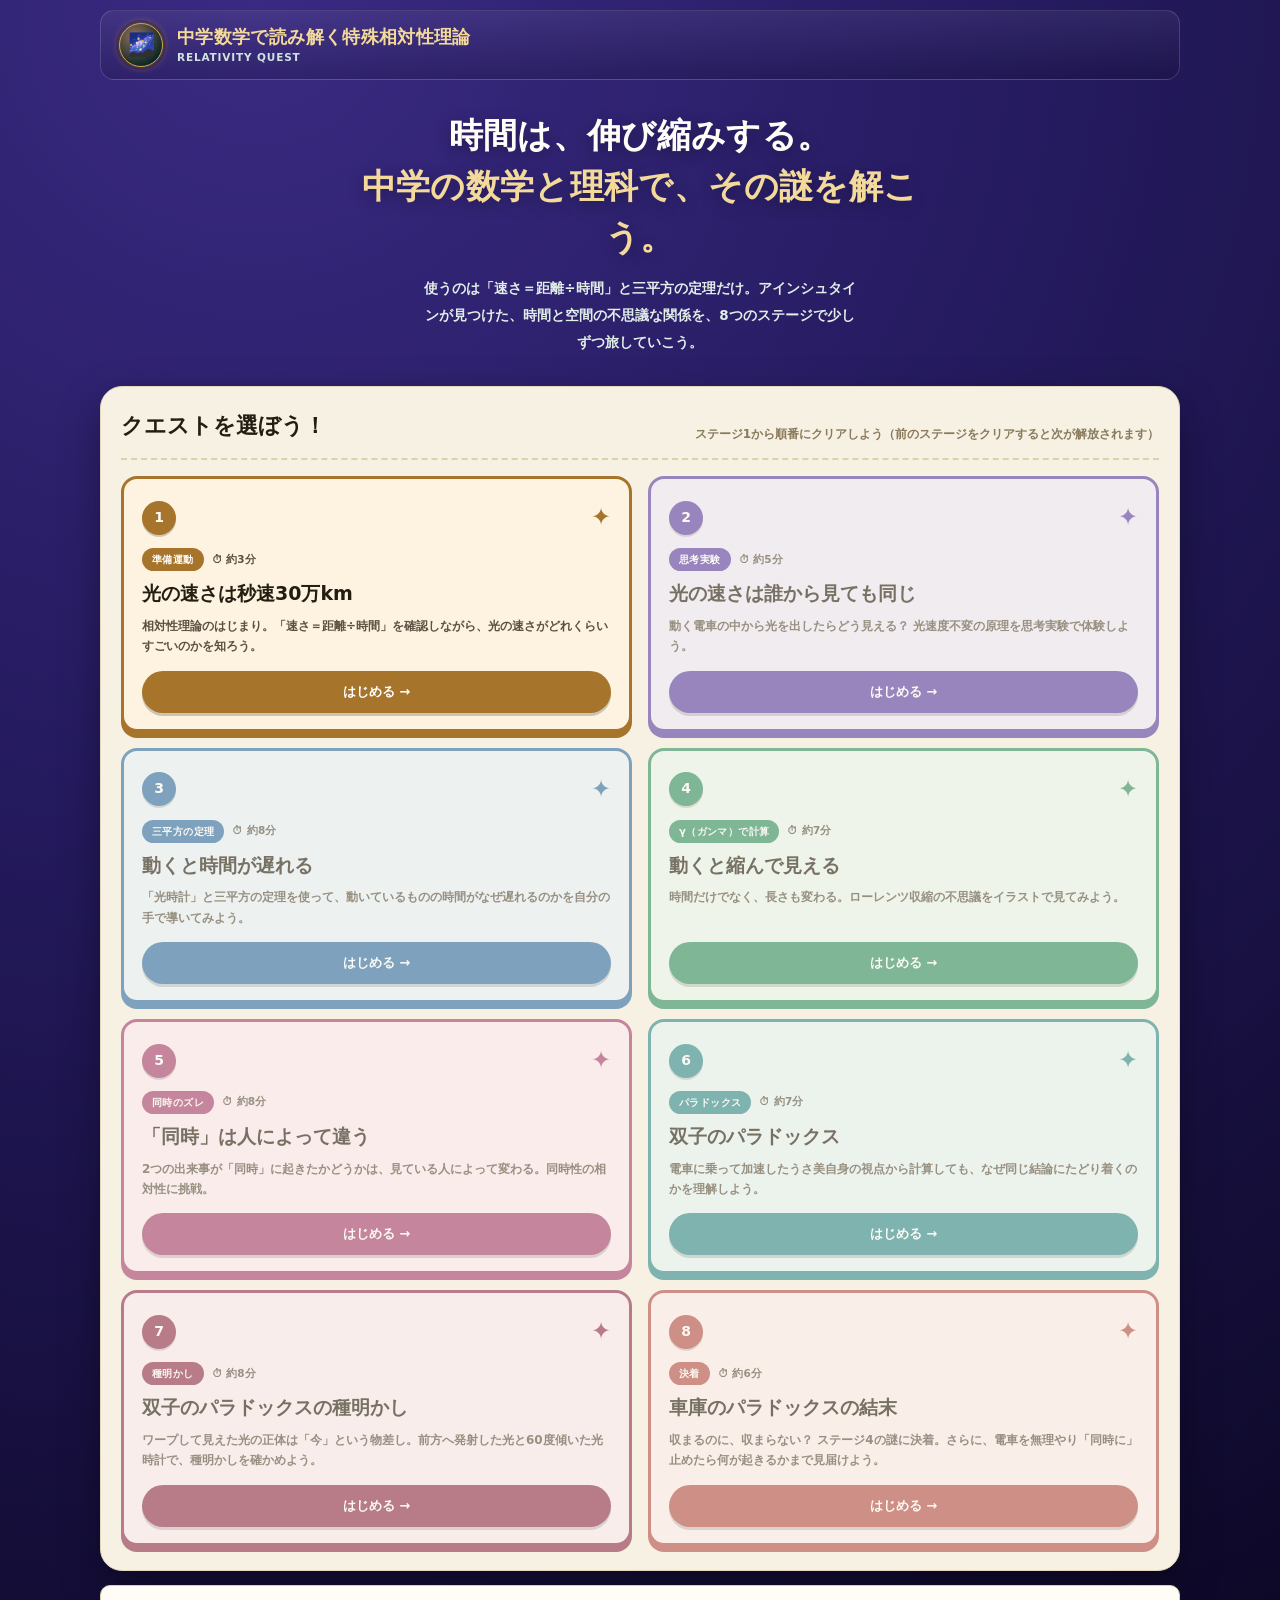
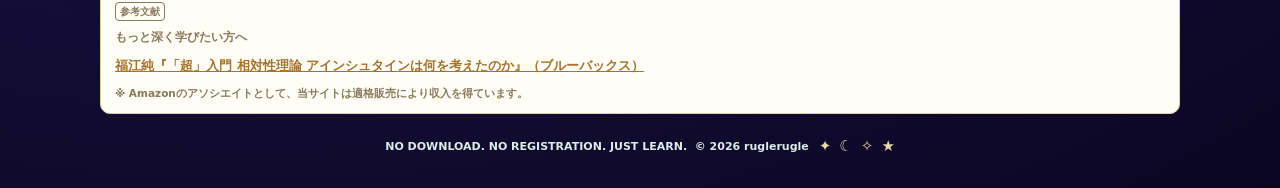
==== commit cfb7a3c1: "fix: 「光速不変の原理」を正式名称の「光速度不変の原理」に統一 辞書・専門辞典（コトバンク・天文学辞典等）の標準表記に合わせ、 サイト全体19箇所の表記を統一  Co-Authored-By: C" ====
--- a/index.html
+++ b/index.html
@@ -14,17 +14,33 @@
 </script>
 <title>中学数学で読み解く特殊相対性理論 ― 全8ステージの無料学習ゲーム</title>
 <meta name="description" content="中学数学・理科の知識だけで、アインシュタインの特殊相対性理論を8つのステージで学べる無料の学習サイト。時間の遅れ・ローレンツ収縮・双子のパラドックスまで、ねこ博士とうさ美が案内します。">
-<link rel="canonical" href="https://ruglerugle.github.io/relativity-quest/">
+<link rel="canonical" href="https://special-relativity.habatakijuku.com/">
 <meta property="og:type" content="website">
 <meta property="og:site_name" content="中学数学で読み解く特殊相対性理論">
 <meta property="og:locale" content="ja_JP">
 <meta property="og:title" content="中学数学で読み解く特殊相対性理論 ― 全8ステージの無料学習ゲーム">
 <meta property="og:description" content="中学数学・理科の知識だけで、特殊相対性理論を8つのステージで学べる無料の学習サイト。">
-<meta property="og:url" content="https://ruglerugle.github.io/relativity-quest/">
-<meta property="og:image" content="https://ruglerugle.github.io/relativity-quest/images/ogp.png">
+<meta property="og:url" content="https://special-relativity.habatakijuku.com/">
+<meta property="og:image" content="https://special-relativity.habatakijuku.com/images/ogp.png">
 <meta name="twitter:card" content="summary_large_image">
 <link rel="icon" type="image/png" href="images/favicon.png">
 <link rel="stylesheet" href="design-system.css">
+<script type="application/ld+json">
+{
+  "@context": "https://schema.org",
+  "@type": "LearningResource",
+  "name": "中学数学で読み解く特殊相対性理論",
+  "alternateName": "RELATIVITY QUEST",
+  "description": "中学数学・理科の知識だけで、アインシュタインの特殊相対性理論を8つのステージで学べる無料の学習サイト。",
+  "url": "https://special-relativity.habatakijuku.com/",
+  "inLanguage": "ja",
+  "learningResourceType": "learning activity",
+  "educationalLevel": "中学生以上",
+  "teaches": "特殊相対性理論（光速度不変の原理・時間の遅れ・ローレンツ収縮・同時性の相対性・双子のパラドックス・車庫のパラドックス）",
+  "isAccessibleForFree": true,
+  "author": { "@type": "Person", "name": "ruglerugle" }
+}
+</script>
 </head>
 <body>
 <div class="shell">
@@ -63,7 +79,7 @@
           <div class="q-top"><span class="q-num">2</span><span class="q-suit" aria-hidden="true">✦</span></div>
           <div class="q-meta"><span class="q-tag">思考実験</span><span class="q-time">⏱ 約5分</span></div>
           <div class="q-title">光の速さは誰から見ても同じ</div>
-          <p class="q-desc">動く電車の中から光を出したらどう見える？ 光速不変の原理を思考実験で体験しよう。</p>
+          <p class="q-desc">動く電車の中から光を出したらどう見える？ 光速度不変の原理を思考実験で体験しよう。</p>
           <span class="q-cta">はじめる →</span>
         </a>
 
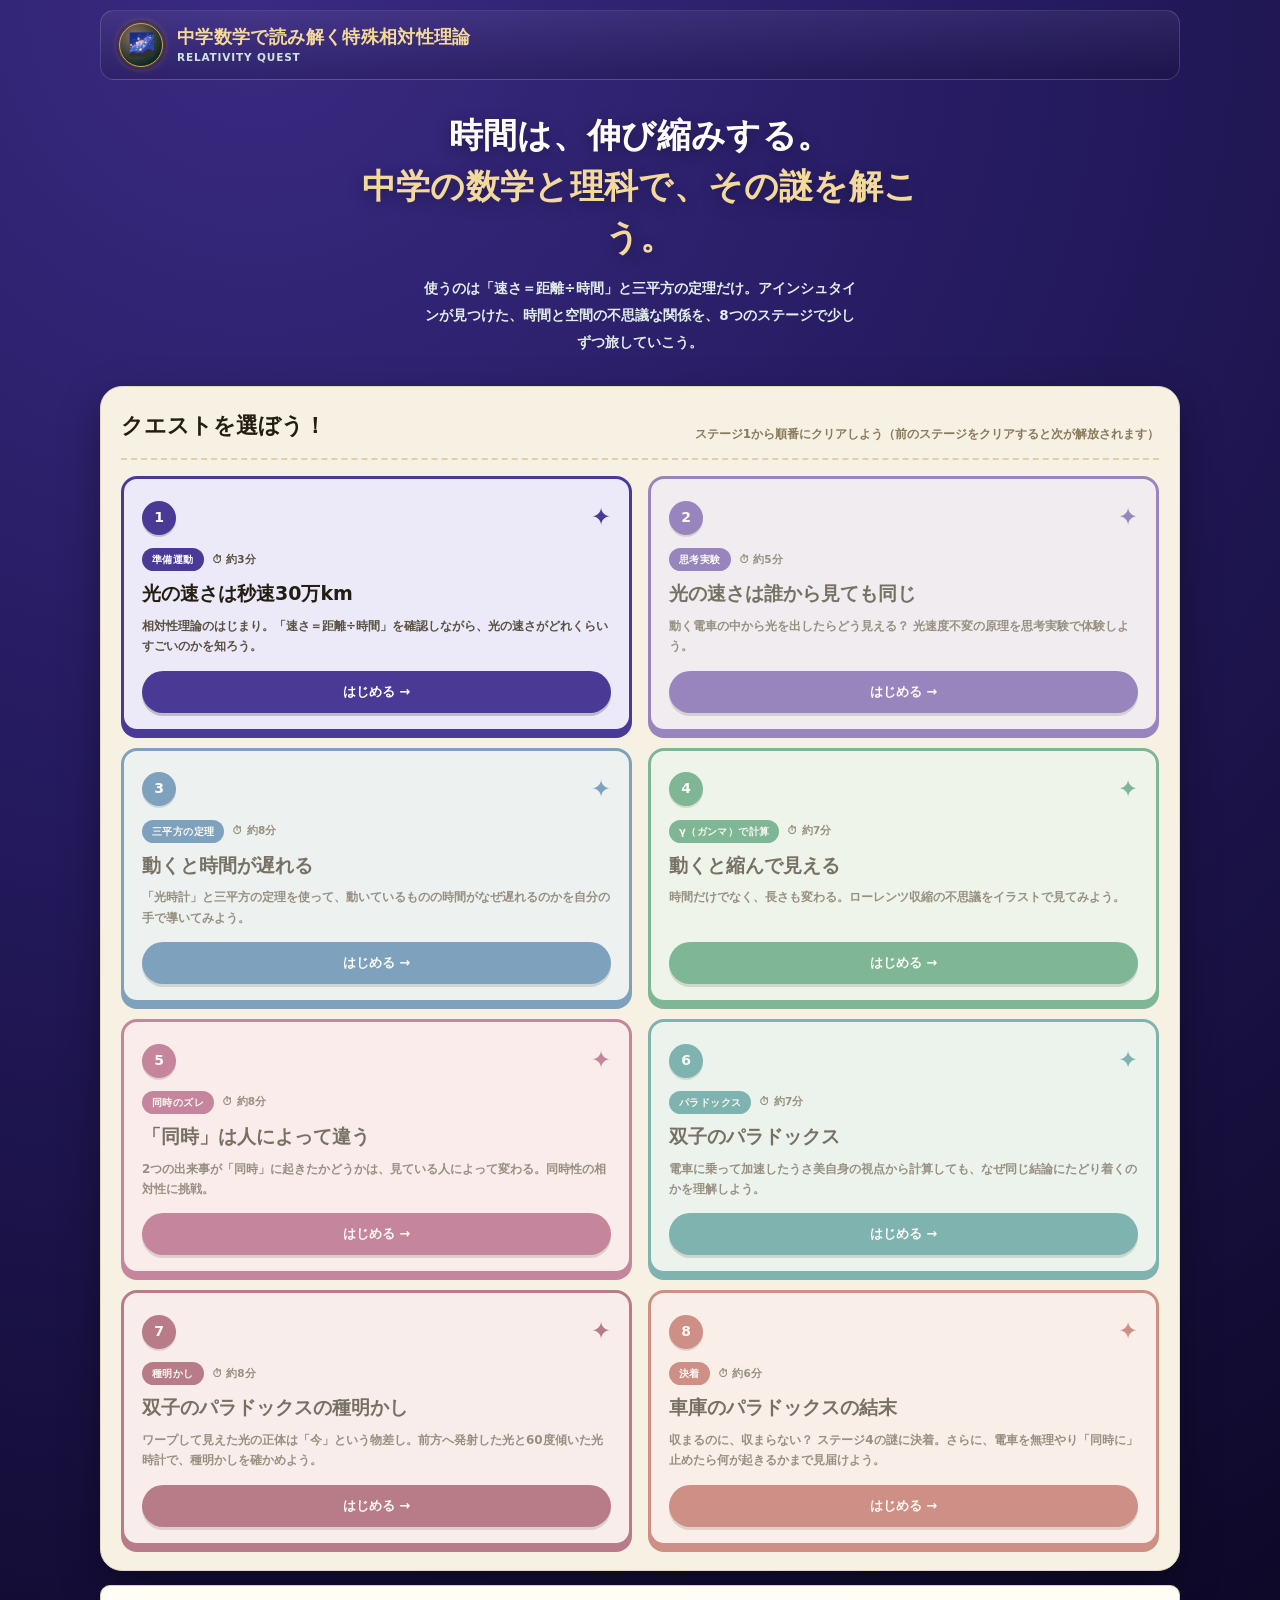
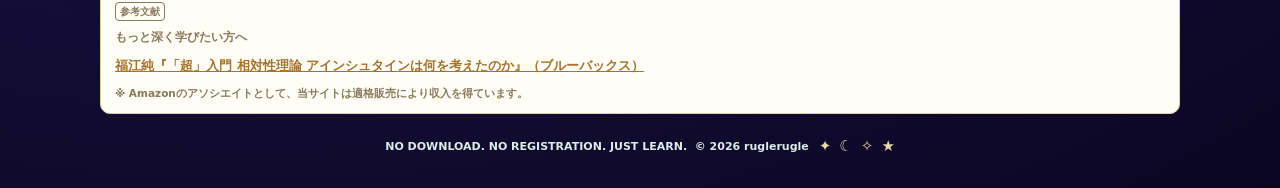
==== commit 69cda912: "fix: ボタンを背景の紫に合わせる Co-Authored-By: Claude Opus 5.5 <noreply@anthropic.com>" ====
--- a/index.html
+++ b/index.html
@@ -67,7 +67,7 @@
       </div>
 
       <div class="quest-grid">
-        <a class="quest-card" href="stage1.html" data-stage="1" style="--accent:#a6742a;--accent-bg:#fdf3e0">
+        <a class="quest-card" href="stage1.html" data-stage="1" style="--accent:#4a3a96;--accent-bg:#ece9f9">
           <div class="q-top"><span class="q-num">1</span><span class="q-suit" aria-hidden="true">✦</span></div>
           <div class="q-meta"><span class="q-tag">準備運動</span><span class="q-time">⏱ 約3分</span></div>
           <div class="q-title">光の速さは秒速30万km</div>
@@ -148,5 +148,6 @@
 </script>
 <script src="js/progress.js"></script>
 <script>RQ.initCoverPage();</script>
+<script src="https://my.habatakijuku.com/sync.js" defer></script>
 </body>
 </html>
--- a/design-system.css
+++ b/design-system.css
@@ -45,12 +45,12 @@
 .head-progress-wrap{flex:1;min-width:160px;display:flex;flex-direction:column;gap:4px}
 .head-progress-label{font-size:11.5px;color:#cfe4de;font-weight:800}
 .head-progress{height:14px;background:rgba(255,255,255,.18);border-radius:999px;overflow:hidden;box-shadow:inset 0 2px 4px rgba(0,0,0,.3)}
-.head-progress-fill{height:100%;width:0;background:linear-gradient(90deg,#f3c47a,var(--gold-dark));border-radius:999px;transition:width .4s}
+.head-progress-fill{height:100%;width:0;background:linear-gradient(90deg,#ddd6f5,#4a3a96);border-radius:999px;transition:width .4s}
 .head-reset{padding:9px 14px;border:1.5px solid rgba(255,255,255,.55);border-radius:8px;background:rgba(0,0,0,.2);color:#fff;font-size:12.5px;font-weight:800;cursor:pointer;white-space:nowrap}
 .head-reset:hover{background:rgba(255,255,255,.12)}
 a.head-reset{text-decoration:none;display:inline-flex;align-items:center}
 /* 円形バッジ（ブランドアイコン兼トップへ戻るボタン） */
-.head-reset.home-badge{width:38px;height:38px;padding:0;border-radius:50%;justify-content:center;background:radial-gradient(circle at 35% 30%, rgba(217,164,65,.5), rgba(10,40,38,1) 75%);border:1.5px solid var(--gold);box-shadow:0 0 0 3px rgba(0,0,0,.25),0 0 10px -2px var(--gold);font-size:18px}
+.head-reset.home-badge{width:38px;height:38px;flex-shrink:0;padding:0;border-radius:50%;justify-content:center;background:radial-gradient(circle at 35% 30%, rgba(217,164,65,.5), rgba(10,40,38,1) 75%);border:1.5px solid var(--gold);box-shadow:0 0 0 3px rgba(0,0,0,.25),0 0 10px -2px var(--gold);font-size:18px}
 .head-reset.home-badge:hover{box-shadow:0 0 0 3px rgba(0,0,0,.25),0 0 16px 0 var(--gold);background:rgba(0,0,0,.12);transform:translateY(-2px) scale(1.07)}
 .header-actions{display:flex;align-items:center;gap:10px;margin-left:auto;flex-shrink:0}
 
@@ -112,9 +112,9 @@
 }
 
 /* メインエリア */
-.main-area{background:var(--paper);border:1px solid #e3d8bd;border-radius:12px;padding:18px 18px 20px;box-shadow:var(--shadow);min-height:520px}
+.main-area{background:var(--paper);border:1px solid #e3d8bd;border-radius:12px;padding:18px 18px 20px;box-shadow:var(--shadow);min-height:520px;min-width:0}
 .chapter-head{margin-bottom:12px}
-.chapter-badge{display:inline-block;background:linear-gradient(#e8c07f,var(--gold-dark));color:#3a2705;border-radius:7px;
+.chapter-badge{display:inline-block;background:linear-gradient(#8a7bd6,#4a3a96);color:#fff;border-radius:7px;
   padding:4px 11px;font-size:12px;font-weight:950;letter-spacing:.02em;margin-right:8px;box-shadow:0 2px 0 rgba(0,0,0,.15)}
 .chapter-title{display:inline;font-size:20px;font-weight:950;color:#1c2f2b}
 .chapter-sub{font-size:13px;color:var(--muted);margin-top:4px;font-weight:700}
@@ -137,7 +137,7 @@
 .dialog-name{position:relative;z-index:2;margin-top:-8px;padding:3px 10px;border-radius:7px;color:#fff;font-weight:900;font-size:11px;line-height:1.2;box-shadow:0 2px 0 rgba(0,0,0,.16);white-space:nowrap;text-align:center}
 .dialog-name.mentor{background:linear-gradient(#f0b868,#c19a3a)}
 .dialog-name.student{background:linear-gradient(#5cc2ab,#2f8f78)}
-.dialog-bubble{position:relative;align-self:center;background:var(--paper);border:1px solid var(--line);border-radius:12px;padding:11px 14px;color:var(--ink);font-size:14.5px;line-height:1.75;font-weight:700;min-height:56px;display:flex;flex-direction:column;justify-content:center}
+.dialog-bubble{position:relative;align-self:center;background:var(--paper);border:1px solid var(--line);border-radius:12px;padding:11px 14px;color:var(--ink);font-size:14.5px;line-height:1.75;font-weight:700;min-height:56px;align-content:center}
 .dialog-bubble::before{content:"";position:absolute;left:-10px;top:50%;transform:translateY(-50%);width:0;height:0;border-top:8px solid transparent;border-bottom:8px solid transparent;border-right:10px solid var(--line)}
 .dialog-bubble::after{content:"";position:absolute;left:-8px;top:50%;transform:translateY(-50%);width:0;height:0;border-top:7px solid transparent;border-bottom:7px solid transparent;border-right:9px solid var(--paper)}
 .dialog-row.right .dialog-bubble::before{left:auto;right:-10px;border-right:0;border-left:10px solid var(--line)}
@@ -175,8 +175,8 @@
 .btn:hover{background:#f4efe0}
 .btn:disabled{opacity:.4;cursor:not-allowed}
 a.btn{text-decoration:none;display:inline-flex;align-items:center}
-.btn-primary{background:linear-gradient(#d9a441,#a6742a);border-color:#8f5518;color:#fff;box-shadow:0 3px 0 #6f430f}
-.btn-primary:hover{opacity:.92;background:linear-gradient(#d9a441,#a6742a)}
+.btn-primary{background:linear-gradient(#8a7bd6,#4a3a96);border-color:#3d2f80;color:#fff;box-shadow:0 3px 0 #2a1f5c}
+.btn-primary:hover{opacity:.92;background:linear-gradient(#8a7bd6,#4a3a96)}
 .btn-primary:disabled{opacity:.4;cursor:not-allowed;box-shadow:none}
 
 .choice-list{display:flex;flex-wrap:wrap;gap:8px;margin-top:10px}
@@ -201,8 +201,25 @@
 .diagram-box{background:var(--paper2);border:1px solid var(--line);border-radius:12px;padding:14px;margin:16px 0;text-align:center}
 .diagram-box svg{max-width:min(100%,460px);height:auto}
 .diagram-caption{font-size:12.5px;color:var(--muted);margin-top:8px;font-weight:700;line-height:1.6}
-.formula-box{background:#fff8e6;border:1px solid #e3c877;border-radius:10px;padding:12px 16px;margin:12px 0;font-size:14px;line-height:2.1;color:#3a2c08;font-weight:700;overflow-x:auto}
-.formula-box .step{display:block}
+.formula-box{background:#fff8e6;border:1px solid #e3c877;border-radius:10px;padding:14px 16px;margin:12px 0;font-size:14px;line-height:1.85;color:#3a2c08;font-weight:700;overflow-x:auto}
+/* 各ステップは折り返しても頭が分かるよう、ぶら下げインデント＋行間で区切る */
+.formula-box .step{display:block;margin-bottom:11px;padding-left:1.3em;text-indent:-1.3em;word-break:keep-all;overflow-wrap:break-word}
+.formula-box .step.multi{padding-left:0;text-indent:0}
+.formula-box .step.multi .item{display:inline-block;max-width:100%;padding-left:1.3em;text-indent:-1.3em;word-break:keep-all;overflow-wrap:break-word}
+.formula-box .step:last-child{margin-bottom:0}
+/* 折り返しても項目の切れ目が分かるよう、2つめ以降に区切り線を引く */
+.formula-box .step + .step{border-top:1px dashed #e6cf94;padding-top:11px}
+/* 途中で割れると読めなくなる項だけ、折り返しを禁じる */
+.formula-box .nw{white-space:nowrap}
+/* 幅の狭い画面では、見出しと式を別の行に分ける */
+.formula-box br.wbr{display:none}
+@media(max-width:480px){ .formula-box br.wbr{display:inline} }
+@media(max-width:480px){
+  .formula-box{font-size:13.5px;padding:12px 13px;line-height:1.8}
+  .formula-box .step{margin-bottom:12px}
+  .app-shell.side-collapsed{padding-left:0;padding-right:0}
+  .app-shell.side-collapsed .main-area{padding-left:8px;padding-right:8px;border-left:none;border-right:none;border-radius:0}
+}
 
 /* ==========================================================
    5. 終了画面／外部リンク案内
@@ -217,7 +234,7 @@
 
 .recap-list{display:flex;flex-direction:column;gap:10px;margin:4px 0 8px}
 .recap-item{display:flex;align-items:flex-start;gap:12px;padding:12px 14px;background:var(--paper2);border:1px solid var(--line);border-radius:10px}
-.recap-num{flex-shrink:0;width:26px;height:26px;border-radius:50%;background:linear-gradient(#d9a441,#a6742a);color:#fff;font-weight:900;font-size:12px;display:flex;align-items:center;justify-content:center;margin-top:1px}
+.recap-num{flex-shrink:0;width:26px;height:26px;border-radius:50%;background:linear-gradient(#8a7bd6,#4a3a96);color:#fff;font-weight:900;font-size:12px;display:flex;align-items:center;justify-content:center;margin-top:1px}
 .recap-body{font-size:13px;line-height:1.7}
 .recap-title{font-weight:900;color:var(--ink)}
 .recap-desc{color:var(--muted);font-weight:700}
@@ -255,7 +272,7 @@
 
 .quest-grid{display:grid;grid-template-columns:repeat(2,minmax(0,1fr));gap:16px}
 .quest-card{
-  --accent:var(--gold-dark);--accent-bg:#fdf6e6;
+  --accent:#4a3a96;--accent-bg:#ece9f9;
   position:relative;display:flex;flex-direction:column;gap:10px;padding:18px 18px 16px;
   border-radius:var(--r-lg);border:3px solid var(--accent);background:var(--accent-bg);
   color:var(--ink);text-decoration:none;box-shadow:0 6px 0 var(--accent);
